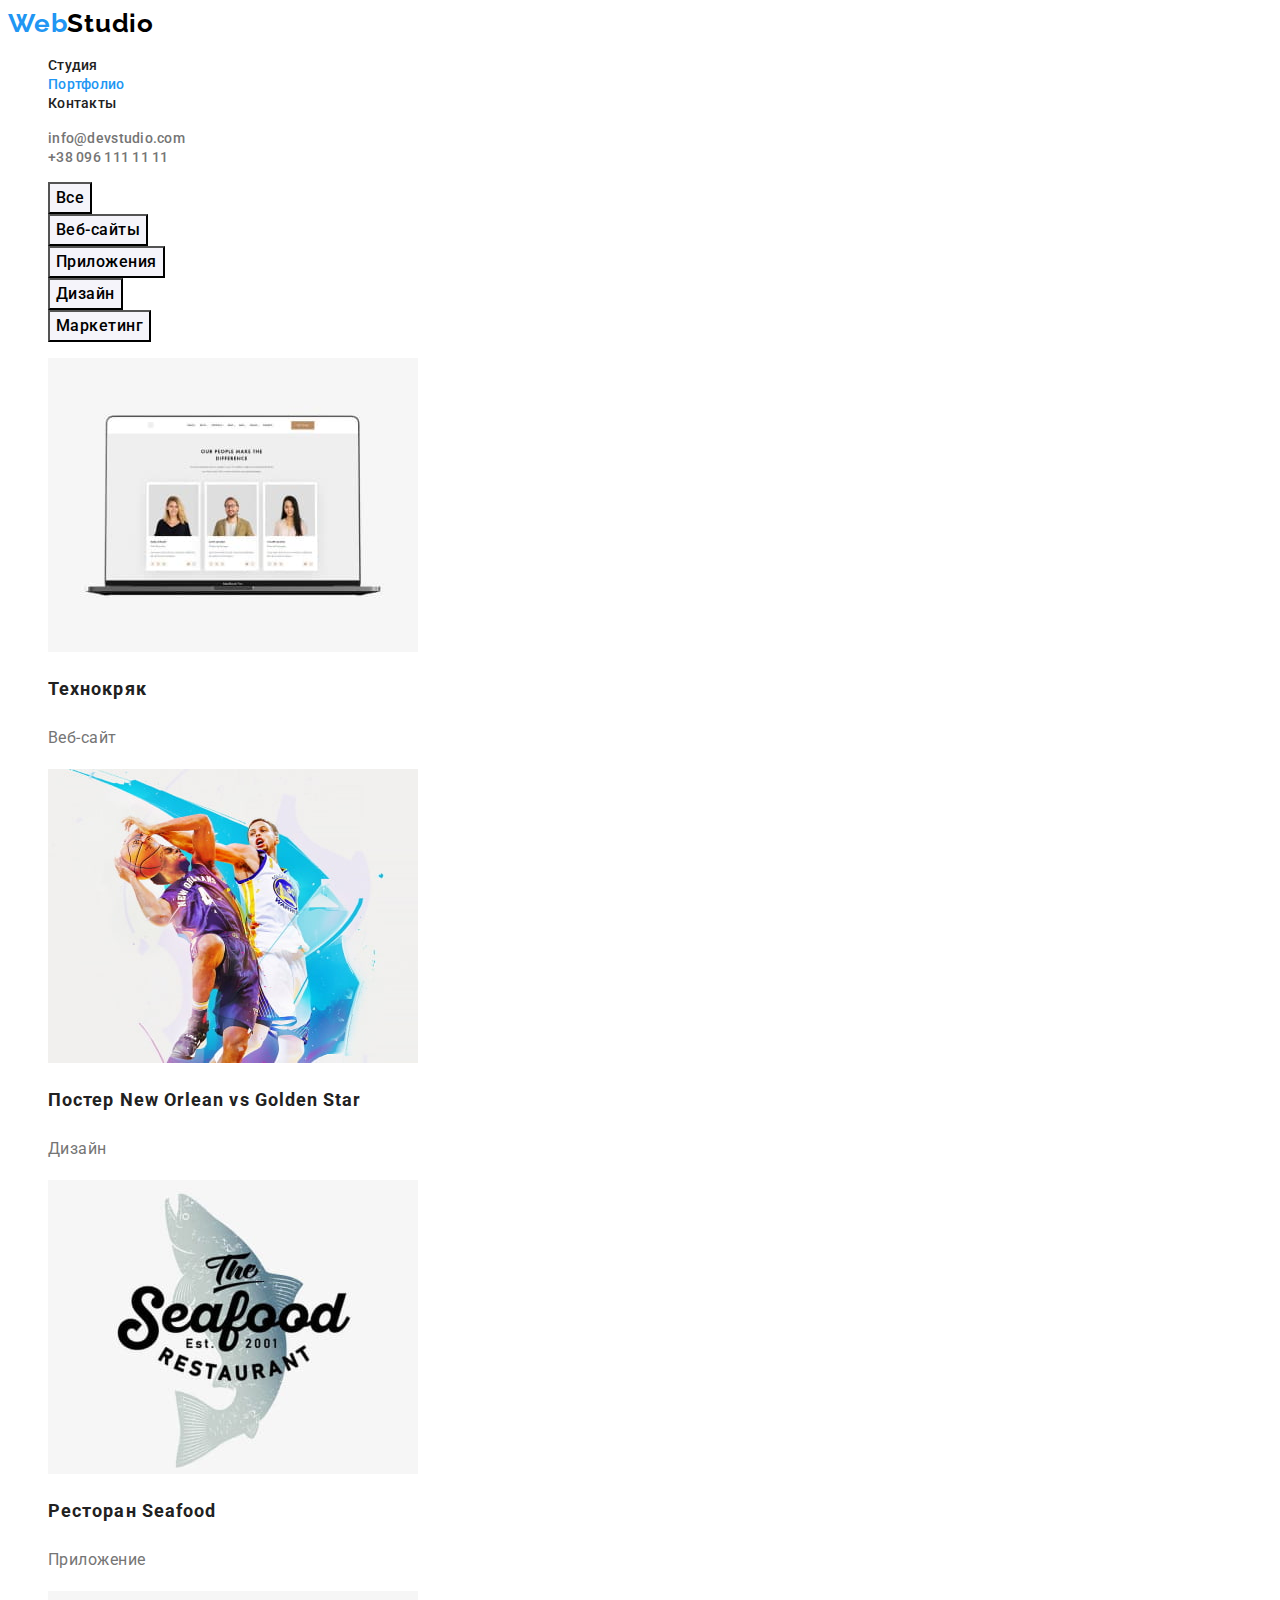
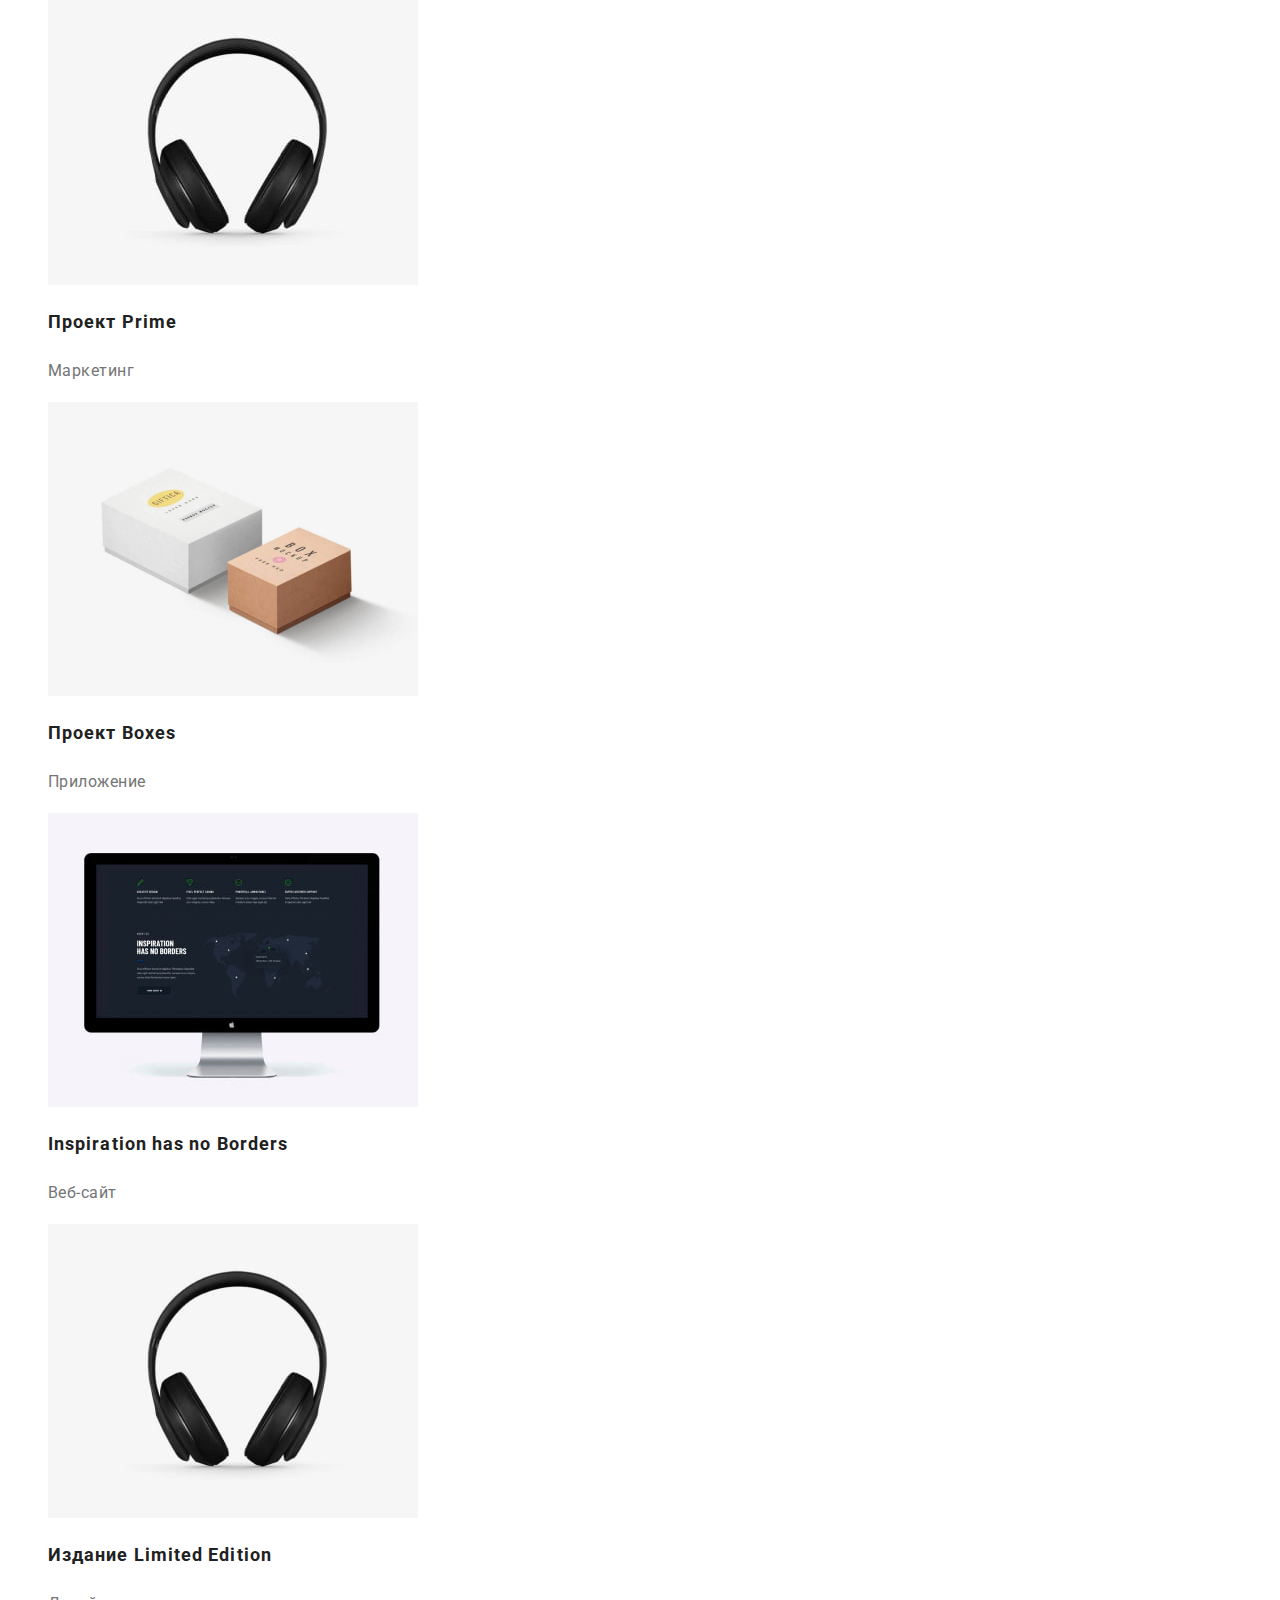
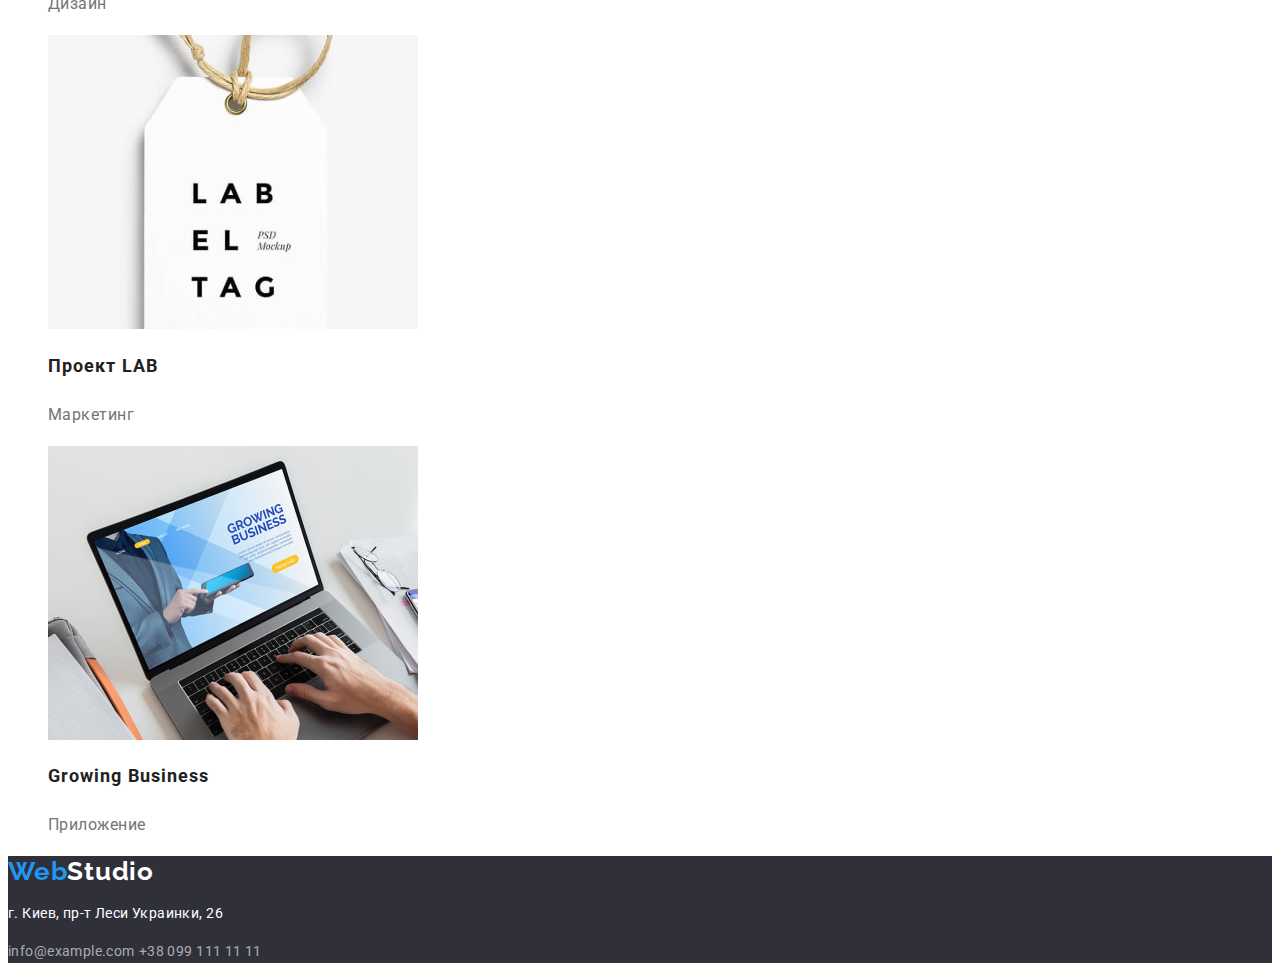
==== portfolio.html @ 449d0196 "Initial commit" ====
<!DOCTYPE html>
<html lang="en">
  <head>
    <meta charset="UTF-8" />
    <meta http-equiv="X-UA-Compatible" content="IE=edge" />
    <meta name="viewport" content="width=device-width, initial-scale=1.0" />
    <title>Portfolio</title>
    <link rel="preconnect" href="https://fonts.googleapis.com" />
    <link rel="preconnect" href="https://fonts.gstatic.com" crossorigin />
    <link
      href="https://fonts.googleapis.com/css2?family=Raleway:wght@700&family=Roboto:wght@400;500;700;900&display=swap"
      rel="stylesheet"
    />
    <link rel="stylesheet" href="./css/modern-normalize" />
    <link rel="stylesheet" href="./css/styles.css" />
  </head>
  <body>
    <header class="header">
      <a class="logo link" href="./index.html" lang="en">Web<span class="studio">Studio</span></a>
      <nav>
        <ul class="header-list list">
          <li><a class="header-link active link" href="./index.html">Студия</a></li>
          <li>
            <a class="header-link active header-link-curr link" href="./portfolio.html"
              >Портфолио</a
            >
          </li>
          <li><a class="header-link active link" href="">Контакты</a></li>
        </ul>
      </nav>
      <ul class="header-list list">
        <li>
          <a class="header-mail active link" href="mailto:info@devstudio.com">info@devstudio.com</a>
        </li>
        <li>
          <a class="header-phone active link" href="tel:+380961111111">+38 096 111 11 11</a>
        </li>
      </ul>
    </header>
    <main>
      <section class="portfolio">
        <h1 class="visually-hidden">Portfolio</h1>
        <ul class="list">
          <li><button class="portfolio-btn" type="button">Все</button></li>
          <li><button class="portfolio-btn" type="button">Веб-сайты</button></li>
          <li><button class="portfolio-btn" type="button">Приложения</button></li>
          <li><button class="portfolio-btn" type="button">Дизайн</button></li>
          <li><button class="portfolio-btn" type="button">Маркетинг</button></li>
        </ul>
        <ul class="list">
          <li>
            <a class="link" href="">
              <img src="./images/hw02-main/techno-crack.jpg" alt="Технокряк" width="370" />
              <h2 class="portfolio-title">Технокряк</h2>
              <p class="portfolio-descr">Веб-сайт</p>
            </a>
          </li>
          <li>
            <a class="link" href="">
              <img
                src="./images/hw02-main/new-orlean-vs-golden-star.jpg"
                alt="Постер"
                width="370"
              />
              <h2 class="portfolio-title">Постер New Orlean vs Golden Star</h2>
              <p class="portfolio-descr">Дизайн</p>
            </a>
          </li>
          <li>
            <a class="link" href="">
              <img src="./images/hw02-main/seafood.jpg" alt="Ресторан" width="370" />
              <h2 class="portfolio-title">Ресторан Seafood</h2>
              <p class="portfolio-descr">Приложение</p>
            </a>
          </li>
          <li>
            <a class="link" href="">
              <img src="./images/hw02-main/prime.jpg" alt="Наушники" width="370" />
              <h2 class="portfolio-title">Проект Prime</h2>
              <p class="portfolio-descr">Маркетинг</p>
            </a>
          </li>
          <li>
            <a class="link" href="">
              <img src="./images/hw02-main/boxes.jpg" alt="Коробки" width="370" />
              <h2 class="portfolio-title">Проект Boxes</h2>
              <p class="portfolio-descr">Приложение</p>
            </a>
          </li>
          <li>
            <a class="link" href="">
              <img src="./images/hw02-main/no-border.jpg" alt="Веб-сайт" width="370" />
              <h2 class="portfolio-title">Inspiration has no Borders</h2>
              <p class="portfolio-descr">Веб-сайт</p>
            </a>
          </li>
          <li>
            <a class="link" href="">
              <img src="./images/hw02-main/prime.jpg" alt="Издание" width="370" />
              <h2 class="portfolio-title">Издание Limited Edition</h2>
              <p class="portfolio-descr">Дизайн</p>
            </a>
          </li>
          <li>
            <a class="link" href="">
              <img src="./images/hw02-main/lab.jpg" alt="Эмблема" width="370" />
              <h2 class="portfolio-title">Проект LAB</h2>
              <p class="portfolio-descr">Маркетинг</p>
            </a>
          </li>
          <li>
            <a class="link" href="">
              <img src="./images/hw02-main/grow-business.jpg" alt="Приложение" width="370" />
              <h2 class="portfolio-title">Growing Business</h2>
              <p class="portfolio-descr">Приложение</p>
            </a>
          </li>
        </ul>
      </section>
    </main>
    <footer class="footer">
      <a class="logo link" href="./index.html" lang="en">Web<span class="studio">Studio</span></a>
      <address class="address">
        <p class="address-text">г. Киев, пр-т Леси Украинки, 26</p>
        <a class="footer-mail active link" href="mailto:info@example.com">info@example.com</a>
        <a class="footer-phone active link" href="tel:+380991111111">+38 099 111 11 11</a>
      </address>
    </footer>
  </body>
</html>
---- css/styles.css ----
/* Колір основного тексту #212121 */
/* Колір другорядного тексту #757575 */
/* білий  #FFFFFF */
/* background основний(темний)  #2F303A */
:root {
  --primary-text-color: #212121;
  --secondary-text-color: #757575;
  --white: #ffffff;
  --primary-backgr-cl: #2f303a;
  --accent-cl: #2196f3;
  --black: #000000;
  --transp-white: rgba(255, 255, 255, 0.6);
  --border: #ececec;
  --secondary-backgr-cl: #f5f4fa;
  --main-btn-hover: #188ce8;

  --main-font: 'Roboto', sans-serif;
  --secondaty-font: 'Raleway', sans-serif;
}
body {
  font-family: var(--main-font);
  color: var(--primary-text-color);
}
/* reset styles */
.link {
  text-decoration: none;
  color: currentColor;
}
.list {
  list-style: none;
}
/* header section */
.logo {
  font-family: var(--secondaty-font);
  font-weight: 700;
  font-size: 26px;
  line-height: calc(31 / 26);
  letter-spacing: 0.03em;
  color: var(--accent-cl);
}
.studio {
  color: #000000;
}

.header-link,
.header-mail,
.header-phone {
  font-weight: 500;
  font-size: 14px;
  line-height: calc(16 / 14);
  letter-spacing: 0.02em;
  color: var(--primary-text-color);
}
.active:hover,
.active:focus,
.header-link-curr {
  color: var(--accent-cl);
}
.header-mail,
.header-phone {
  color: var(--secondary-text-color); /*Специфікація*/
}
/* main section */
/* hero section */
.hero {
  background-color: var(--primary-backgr-cl);
}
.main-title {
  font-weight: 900;
  font-size: 44px;
  line-height: calc(60 / 44);
  text-align: center;
  letter-spacing: 0.06em;
  text-transform: uppercase;
  color: var(--white);
}
.main-btn {
  font-family: inherit;
  font-weight: 700;
  font-size: 16px;
  line-height: calc(30 / 16);
  letter-spacing: 0.06em;
  color: var(--white);
  background-color: var(--accent-cl);
  cursor: pointer;
}
.main-btn:hover,
.main-btn:focus {
  background-color: var(--main-btn-hover);
}
/* specifisity section */
.list-title {
  /*h3 - Bold за замовч.*/
  font-size: 14px;
  line-height: calc(16 / 14);
  letter-spacing: 0.03em;
  text-transform: uppercase;
}
.list-text,
.address-text,
.footer-mail,
.footer-phone {
  font-size: 14px;
  line-height: calc(24 / 14);
  letter-spacing: 0.03em;
  color: var(--secondary-text-color);
}
/* To-do section */
.to-do-title,
.team-title {
  font-size: 36px;
  line-height: calc(42 / 36);
  text-align: center;
  letter-spacing: 0.03em;
}
/* Team section */
.team {
  background-color: var(--secondary-backgr-cl);
}
.team-person {
  font-weight: 500;
  font-size: 16px;
  line-height: calc(19 / 16);
  text-align: center;
  letter-spacing: 0.03em;
}
.position {
  font-size: 16px;
  line-height: calc(19 / 16);
  text-align: center;
  letter-spacing: 0.03em;
  color: var(--secondary-text-color);
}
/* footer section */
.footer {
  background-color: var(--primary-backgr-cl);
}
.address {
  font-style: normal;
}
.address-text,
.footer .studio {
  color: var(--white);
}
.footer-mail,
.footer-phone {
  color: rgba(255, 255, 255, 0.6);
}
/* PORTFOLIO PAGE */
.visually-hidden {
  position: absolute;
  width: 1px;
  height: 1px;
  margin: -1px;
  border: 0;
  padding: 0;

  white-space: nowrap;
  clip-path: inset(100%);
  clip: rect(0 0 0 0);
  overflow: hidden;
}
.portfolio-title {
  font-size: 18px;
  line-height: calc(36 / 18);
  letter-spacing: 0.06em;
}
.portfolio-descr {
  font-size: 16px;
  line-height: calc(30 / 16);
  letter-spacing: 0.03em;
  color: var(--secondary-text-color);
}
.portfolio-btn {
  font-family: inherit;
  font-weight: 500;
  font-size: 16px;
  line-height: calc(26 / 16);
  text-align: center;
  letter-spacing: 0.03em;
  background-color: var(--secondary-backgr-cl);
  cursor: pointer;
}
.portfolio-btn:hover,
.portfolio-btn:focus {
  color: var(--white);
  background-color: var(--accent-cl);
}
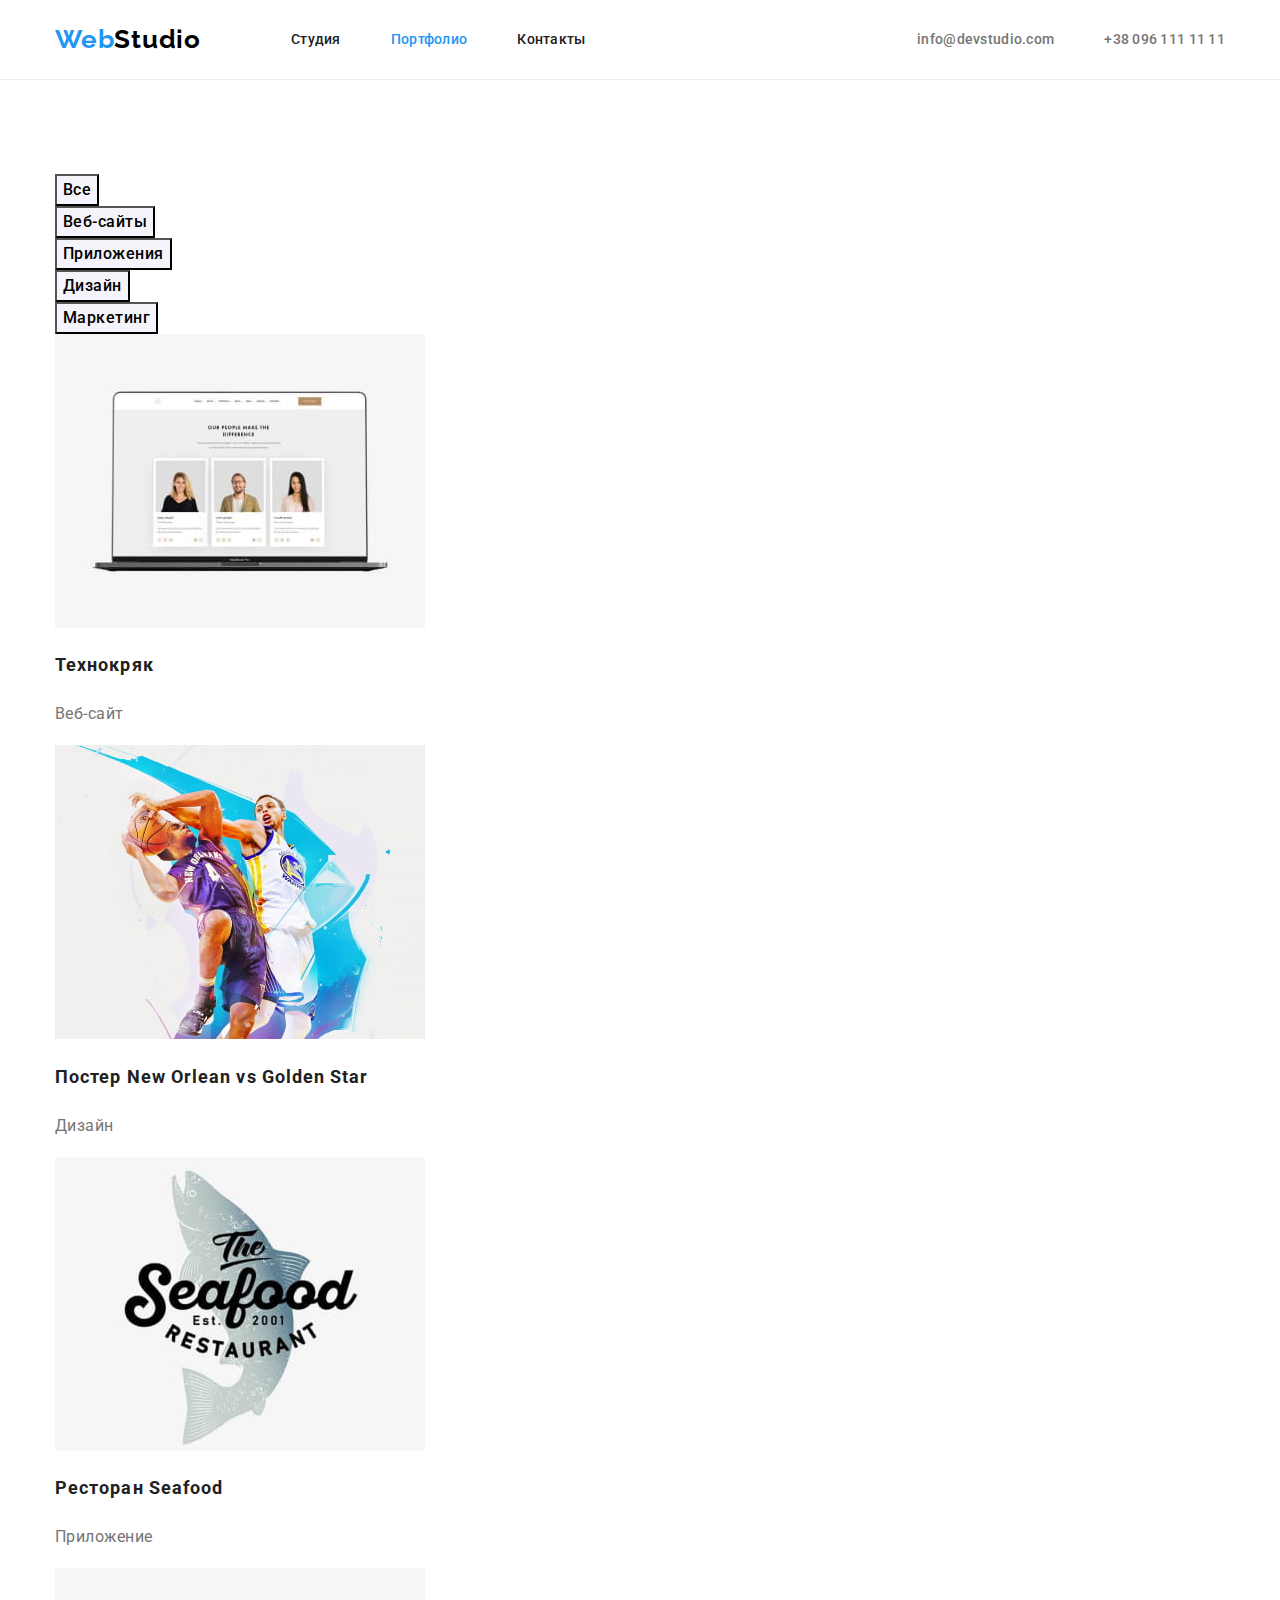
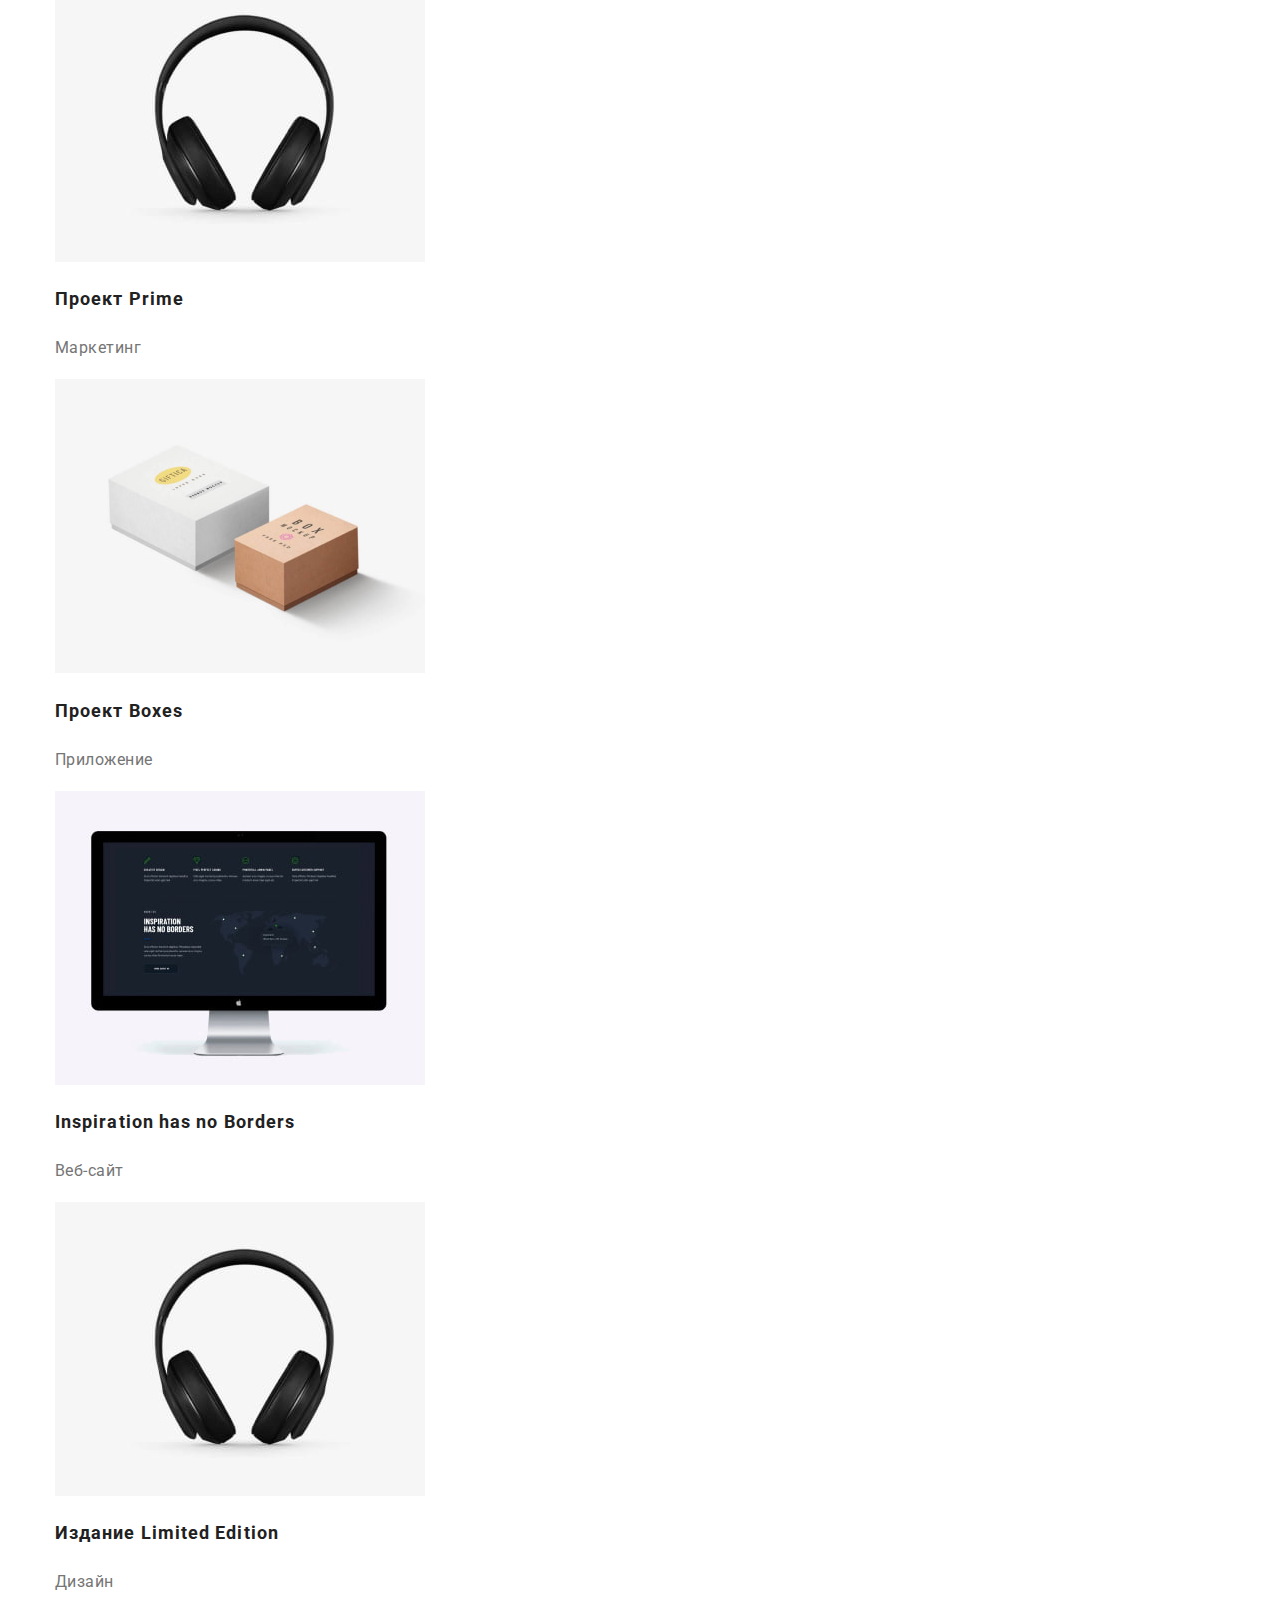
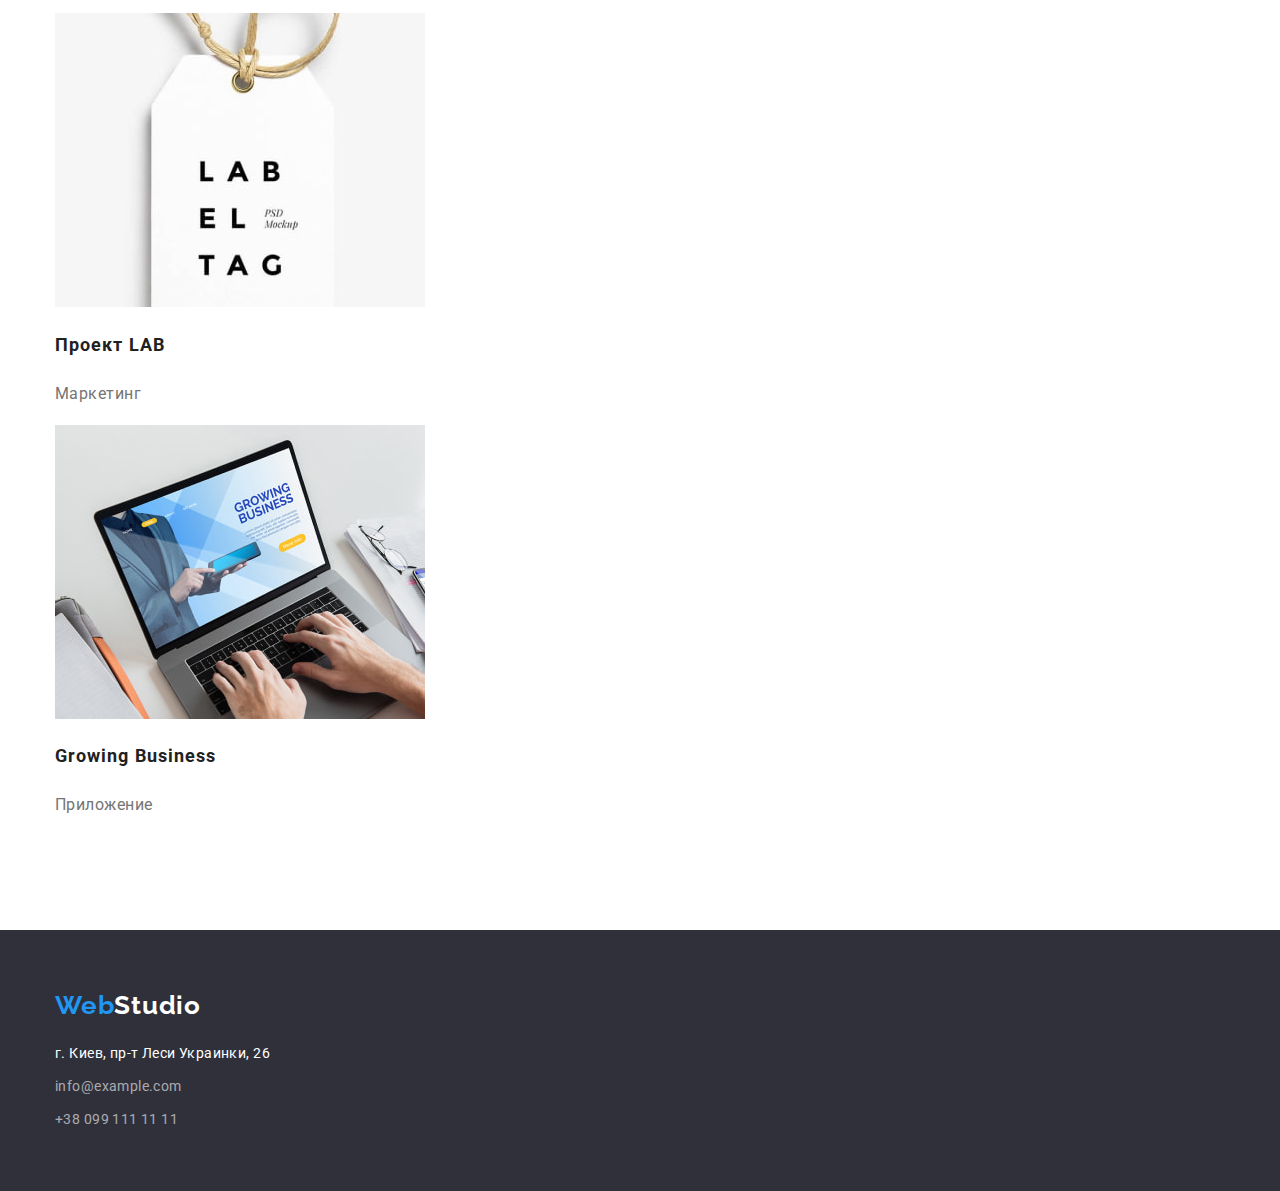
==== commit fddc1ab2: "init" ====
--- a/portfolio.html
+++ b/portfolio.html
@@ -11,120 +11,137 @@
       href="https://fonts.googleapis.com/css2?family=Raleway:wght@700&family=Roboto:wght@400;500;700;900&display=swap"
       rel="stylesheet"
     />
-    <link rel="stylesheet" href="./css/modern-normalize" />
+    <link
+      rel="stylesheet"
+      href="https://cdnjs.cloudflare.com/ajax/libs/modern-normalize/1.1.0/modern-normalize.min.css"
+    />
     <link rel="stylesheet" href="./css/styles.css" />
   </head>
   <body>
     <header class="header">
-      <a class="logo link" href="./index.html" lang="en">Web<span class="studio">Studio</span></a>
-      <nav>
-        <ul class="header-list list">
-          <li><a class="header-link active link" href="./index.html">Студия</a></li>
-          <li>
-            <a class="header-link active header-link-curr link" href="./portfolio.html"
-              >Портфолио</a
+      <div class="container header-all">
+        <a class="logo link header-logo" href="./index.html" lang="en"
+          >Web<span class="studio">Studio</span></a
+        >
+        <nav>
+          <ul class="header-list list">
+            <li class="item">
+              <a class="header-link active link" href="./index.html">Студия</a>
+            </li>
+            <li class="item">
+              <a class="header-link active header-link-curr link" href="./portfolio.html"
+                >Портфолио</a
+              >
+            </li>
+            <li class="item"><a class="header-link active link" href="">Контакты</a></li>
+          </ul>
+        </nav>
+        <ul class="header-list list contacts">
+          <li class="item">
+            <a class="header-mail active link" href="mailto:info@devstudio.com"
+              >info@devstudio.com</a
             >
           </li>
-          <li><a class="header-link active link" href="">Контакты</a></li>
+          <li class="item">
+            <a class="header-phone active link" href="tel:+380961111111">+38 096 111 11 11</a>
+          </li>
         </ul>
-      </nav>
-      <ul class="header-list list">
-        <li>
-          <a class="header-mail active link" href="mailto:info@devstudio.com">info@devstudio.com</a>
-        </li>
-        <li>
-          <a class="header-phone active link" href="tel:+380961111111">+38 096 111 11 11</a>
-        </li>
-      </ul>
+      </div>
     </header>
     <main>
-      <section class="portfolio">
-        <h1 class="visually-hidden">Portfolio</h1>
-        <ul class="list">
-          <li><button class="portfolio-btn" type="button">Все</button></li>
-          <li><button class="portfolio-btn" type="button">Веб-сайты</button></li>
-          <li><button class="portfolio-btn" type="button">Приложения</button></li>
-          <li><button class="portfolio-btn" type="button">Дизайн</button></li>
-          <li><button class="portfolio-btn" type="button">Маркетинг</button></li>
-        </ul>
-        <ul class="list">
-          <li>
-            <a class="link" href="">
-              <img src="./images/hw02-main/techno-crack.jpg" alt="Технокряк" width="370" />
-              <h2 class="portfolio-title">Технокряк</h2>
-              <p class="portfolio-descr">Веб-сайт</p>
-            </a>
-          </li>
-          <li>
-            <a class="link" href="">
-              <img
-                src="./images/hw02-main/new-orlean-vs-golden-star.jpg"
-                alt="Постер"
-                width="370"
-              />
-              <h2 class="portfolio-title">Постер New Orlean vs Golden Star</h2>
-              <p class="portfolio-descr">Дизайн</p>
-            </a>
-          </li>
-          <li>
-            <a class="link" href="">
-              <img src="./images/hw02-main/seafood.jpg" alt="Ресторан" width="370" />
-              <h2 class="portfolio-title">Ресторан Seafood</h2>
-              <p class="portfolio-descr">Приложение</p>
-            </a>
-          </li>
-          <li>
-            <a class="link" href="">
-              <img src="./images/hw02-main/prime.jpg" alt="Наушники" width="370" />
-              <h2 class="portfolio-title">Проект Prime</h2>
-              <p class="portfolio-descr">Маркетинг</p>
-            </a>
-          </li>
-          <li>
-            <a class="link" href="">
-              <img src="./images/hw02-main/boxes.jpg" alt="Коробки" width="370" />
-              <h2 class="portfolio-title">Проект Boxes</h2>
-              <p class="portfolio-descr">Приложение</p>
-            </a>
-          </li>
-          <li>
-            <a class="link" href="">
-              <img src="./images/hw02-main/no-border.jpg" alt="Веб-сайт" width="370" />
-              <h2 class="portfolio-title">Inspiration has no Borders</h2>
-              <p class="portfolio-descr">Веб-сайт</p>
-            </a>
-          </li>
-          <li>
-            <a class="link" href="">
-              <img src="./images/hw02-main/prime.jpg" alt="Издание" width="370" />
-              <h2 class="portfolio-title">Издание Limited Edition</h2>
-              <p class="portfolio-descr">Дизайн</p>
-            </a>
-          </li>
-          <li>
-            <a class="link" href="">
-              <img src="./images/hw02-main/lab.jpg" alt="Эмблема" width="370" />
-              <h2 class="portfolio-title">Проект LAB</h2>
-              <p class="portfolio-descr">Маркетинг</p>
-            </a>
-          </li>
-          <li>
-            <a class="link" href="">
-              <img src="./images/hw02-main/grow-business.jpg" alt="Приложение" width="370" />
-              <h2 class="portfolio-title">Growing Business</h2>
-              <p class="portfolio-descr">Приложение</p>
-            </a>
-          </li>
-        </ul>
+      <section class="portfolio section">
+        <div class="container">
+          <h1 class="visually-hidden">Portfolio</h1>
+          <ul class="list">
+            <li><button class="portfolio-btn" type="button">Все</button></li>
+            <li><button class="portfolio-btn" type="button">Веб-сайты</button></li>
+            <li><button class="portfolio-btn" type="button">Приложения</button></li>
+            <li><button class="portfolio-btn" type="button">Дизайн</button></li>
+            <li><button class="portfolio-btn" type="button">Маркетинг</button></li>
+          </ul>
+          <ul class="list">
+            <li>
+              <a class="link" href="">
+                <img src="./images/hw02-main/techno-crack.jpg" alt="Технокряк" width="370" />
+                <h2 class="portfolio-title">Технокряк</h2>
+                <p class="portfolio-descr">Веб-сайт</p>
+              </a>
+            </li>
+            <li>
+              <a class="link" href="">
+                <img
+                  src="./images/hw02-main/new-orlean-vs-golden-star.jpg"
+                  alt="Постер"
+                  width="370"
+                />
+                <h2 class="portfolio-title">Постер New Orlean vs Golden Star</h2>
+                <p class="portfolio-descr">Дизайн</p>
+              </a>
+            </li>
+            <li>
+              <a class="link" href="">
+                <img src="./images/hw02-main/seafood.jpg" alt="Ресторан" width="370" />
+                <h2 class="portfolio-title">Ресторан Seafood</h2>
+                <p class="portfolio-descr">Приложение</p>
+              </a>
+            </li>
+            <li>
+              <a class="link" href="">
+                <img src="./images/hw02-main/prime.jpg" alt="Наушники" width="370" />
+                <h2 class="portfolio-title">Проект Prime</h2>
+                <p class="portfolio-descr">Маркетинг</p>
+              </a>
+            </li>
+            <li>
+              <a class="link" href="">
+                <img src="./images/hw02-main/boxes.jpg" alt="Коробки" width="370" />
+                <h2 class="portfolio-title">Проект Boxes</h2>
+                <p class="portfolio-descr">Приложение</p>
+              </a>
+            </li>
+            <li>
+              <a class="link" href="">
+                <img src="./images/hw02-main/no-border.jpg" alt="Веб-сайт" width="370" />
+                <h2 class="portfolio-title">Inspiration has no Borders</h2>
+                <p class="portfolio-descr">Веб-сайт</p>
+              </a>
+            </li>
+            <li>
+              <a class="link" href="">
+                <img src="./images/hw02-main/prime.jpg" alt="Издание" width="370" />
+                <h2 class="portfolio-title">Издание Limited Edition</h2>
+                <p class="portfolio-descr">Дизайн</p>
+              </a>
+            </li>
+            <li>
+              <a class="link" href="">
+                <img src="./images/hw02-main/lab.jpg" alt="Эмблема" width="370" />
+                <h2 class="portfolio-title">Проект LAB</h2>
+                <p class="portfolio-descr">Маркетинг</p>
+              </a>
+            </li>
+            <li>
+              <a class="link" href="">
+                <img src="./images/hw02-main/grow-business.jpg" alt="Приложение" width="370" />
+                <h2 class="portfolio-title">Growing Business</h2>
+                <p class="portfolio-descr">Приложение</p>
+              </a>
+            </li>
+          </ul>
+        </div>
       </section>
     </main>
     <footer class="footer">
-      <a class="logo link" href="./index.html" lang="en">Web<span class="studio">Studio</span></a>
-      <address class="address">
-        <p class="address-text">г. Киев, пр-т Леси Украинки, 26</p>
-        <a class="footer-mail active link" href="mailto:info@example.com">info@example.com</a>
-        <a class="footer-phone active link" href="tel:+380991111111">+38 099 111 11 11</a>
-      </address>
+      <div class="container">
+        <a class="logo link footer-logo" href="./index.html" lang="en"
+          >Web<span class="studio">Studio</span>
+        </a>
+        <address class="address">
+          <p class="address-text">г. Киев, пр-т Леси Украинки, 26</p>
+          <a class="footer-mail active link" href="mailto:info@example.com">info@example.com</a>
+          <a class="footer-phone active link" href="tel:+380991111111">+38 099 111 11 11</a>
+        </address>
+      </div>
     </footer>
   </body>
 </html>
--- a/css/styles.css
+++ b/css/styles.css
@@ -21,6 +21,16 @@
   font-family: var(--main-font);
   color: var(--primary-text-color);
 }
+.header {
+  border-bottom: 1px solid var(--border);
+}
+.container {
+  width: 1200px;
+  padding-left: 15px;
+  padding-right: 15px;
+  margin-left: auto;
+  margin-right: auto;
+}
 /* reset styles */
 .link {
   text-decoration: none;
@@ -28,8 +38,26 @@
 }
 .list {
   list-style: none;
+  padding: 0;
+  margin: 0;
 }
 /* header section */
+
+.header-list {
+  display: flex;
+}
+.contacts {
+  margin-left: auto;
+}
+.header-list .item:not(:last-child) {
+  margin-right: 50px;
+}
+
+.header-logo {
+  margin-right: 90px;
+  margin-top: 24px;
+  margin-bottom: 24px;
+}
 .logo {
   font-family: var(--secondaty-font);
   font-weight: 700;
@@ -39,7 +67,11 @@
   color: var(--accent-cl);
 }
 .studio {
-  color: #000000;
+  color: var(--black);
+}
+.header-all {
+  display: flex;
+  align-items: center;
 }
 
 .header-link,
@@ -60,21 +92,43 @@
 .header-phone {
   color: var(--secondary-text-color); /*Специфікація*/
 }
+
 /* main section */
 /* hero section */
+.section {
+  padding-top: 94px;
+  padding-bottom: 94px;
+}
 .hero {
+  text-align: center;
+  padding-top: 200px;
+  padding-bottom: 0;
+
   background-color: var(--primary-backgr-cl);
 }
+
 .main-title {
+  width: 696px;
+  height: 120px;
+  margin: 0;
+  margin-left: auto;
+  margin-right: auto;
+  margin-bottom: 30px;
+
   font-weight: 900;
   font-size: 44px;
   line-height: calc(60 / 44);
-  text-align: center;
   letter-spacing: 0.06em;
   text-transform: uppercase;
   color: var(--white);
 }
 .main-btn {
+  border: none;
+  border-radius: 4px;
+
+  padding: 10px 32px;
+  margin-bottom: 200px;
+
   font-family: inherit;
   font-weight: 700;
   font-size: 16px;
@@ -89,12 +143,28 @@
   background-color: var(--main-btn-hover);
 }
 /* specifisity section */
+.main-list {
+  display: flex;
+}
+.list-item {
+  width: 270px;
+}
+.main-list .list-item:not(:last-child) {
+  margin-right: 30px;
+}
 .list-title {
   /*h3 - Bold за замовч.*/
+
+  margin: 0;
+  margin-bottom: 10px;
+
   font-size: 14px;
   line-height: calc(16 / 14);
   letter-spacing: 0.03em;
   text-transform: uppercase;
+}
+.list-text {
+  margin: 0;
 }
 .list-text,
 .address-text,
@@ -106,14 +176,48 @@
   color: var(--secondary-text-color);
 }
 /* To-do section */
+.to-do {
+  padding-top: 0;
+}
+
+.to-do-img:not(:last-child) {
+  margin-right: 30px;
+}
 .to-do-title,
 .team-title {
+  margin: 0;
+  margin-bottom: 50px;
+  text-align: center;
+
   font-size: 36px;
   line-height: calc(42 / 36);
   text-align: center;
   letter-spacing: 0.03em;
 }
 /* Team section */
+.main-list .team-item:not(:last-child) {
+  margin: 0;
+  margin-right: 30px;
+}
+.team-img {
+  display: block;
+
+  margin-bottom: 30px;
+}
+.team-person {
+  margin: 0;
+  margin-bottom: 10px;
+}
+.position {
+  margin: 0;
+  margin-bottom: 30px;
+}
+.team-item {
+  border-radius: 0px 0px 4px 4px;
+
+  background-color: var(--white);
+}
+
 .team {
   background-color: var(--secondary-backgr-cl);
 }
@@ -132,11 +236,27 @@
   color: var(--secondary-text-color);
 }
 /* footer section */
+.footer-logo {
+  margin-bottom: 20px;
+}
+
+.address-text {
+  margin: 0;
+  margin-bottom: 9px;
+}
 .footer {
+  padding-bottom: 60px;
+  padding-top: 60px;
   background-color: var(--primary-backgr-cl);
 }
 .address {
+  display: flex;
+  flex-direction: column;
+  margin-top: 20px;
   font-style: normal;
+}
+.footer-mail {
+  margin-bottom: 9px;
 }
 .address-text,
 .footer .studio {
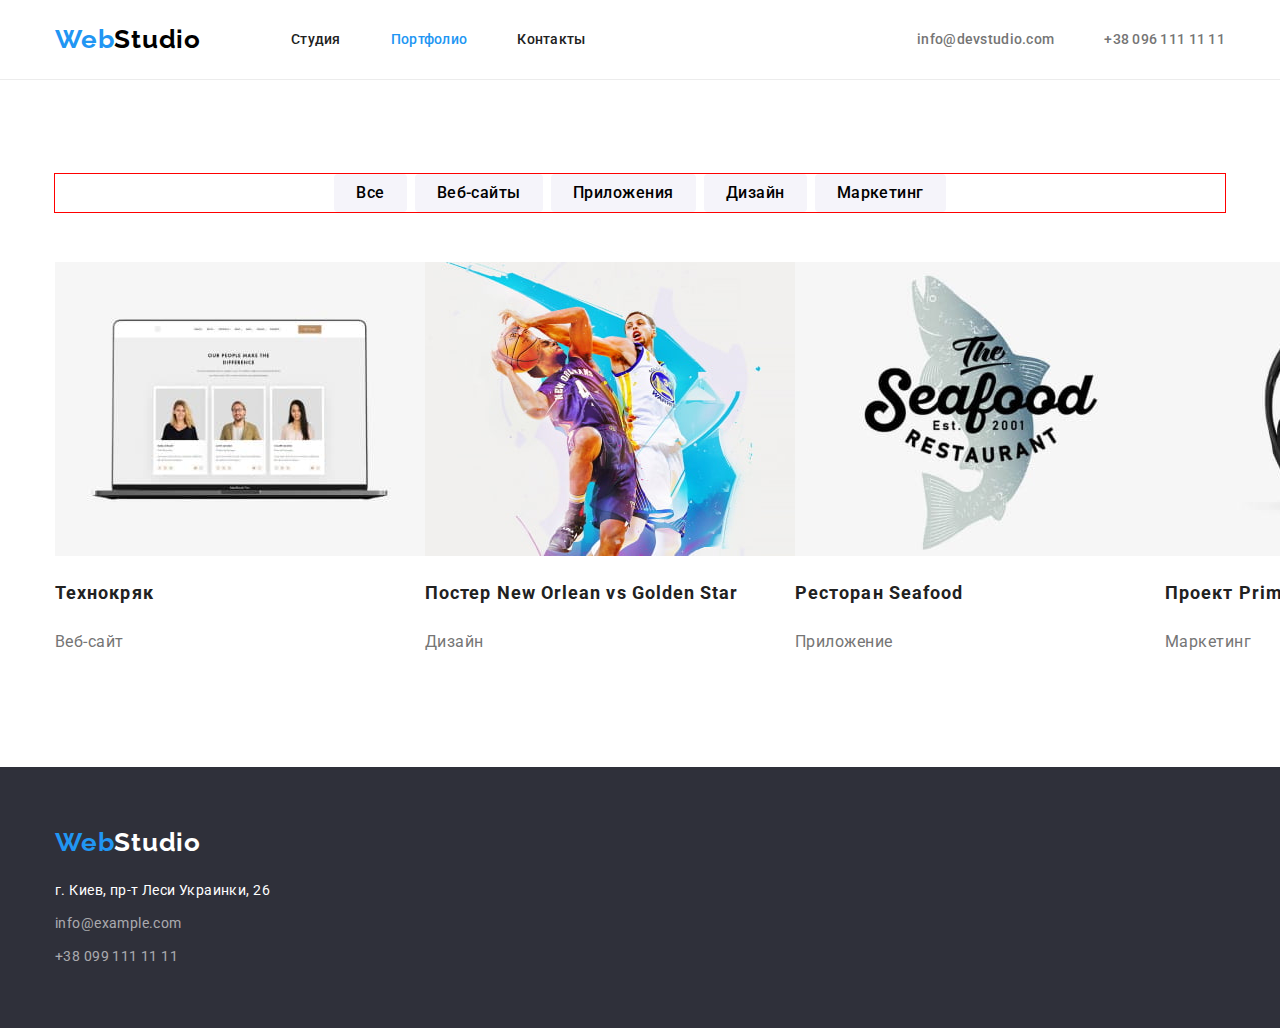
==== commit 8420ab35: "init" ====
--- a/portfolio.html
+++ b/portfolio.html
@@ -52,14 +52,20 @@
       <section class="portfolio section">
         <div class="container">
           <h1 class="visually-hidden">Portfolio</h1>
-          <ul class="list">
-            <li><button class="portfolio-btn" type="button">Все</button></li>
-            <li><button class="portfolio-btn" type="button">Веб-сайты</button></li>
-            <li><button class="portfolio-btn" type="button">Приложения</button></li>
-            <li><button class="portfolio-btn" type="button">Дизайн</button></li>
-            <li><button class="portfolio-btn" type="button">Маркетинг</button></li>
+          <ul class="list filter">
+            <li class="filter-item"><button class="portfolio-btn" type="button">Все</button></li>
+            <li class="filter-item">
+              <button class="portfolio-btn" type="button">Веб-сайты</button>
+            </li>
+            <li class="filter-item">
+              <button class="portfolio-btn" type="button">Приложения</button>
+            </li>
+            <li class="filter-item"><button class="portfolio-btn" type="button">Дизайн</button></li>
+            <li class="filter-item">
+              <button class="portfolio-btn" type="button">Маркетинг</button>
+            </li>
           </ul>
-          <ul class="list">
+          <ul class="list cards">
             <li>
               <a class="link" href="">
                 <img src="./images/hw02-main/techno-crack.jpg" alt="Технокряк" width="370" />
--- a/css/styles.css
+++ b/css/styles.css
@@ -126,7 +126,10 @@
   border: none;
   border-radius: 4px;
 
-  padding: 10px 32px;
+  padding-top: 10px;
+  padding-right: 32px;
+  padding-bottom: 10px;
+  padding-left: 32px;
   margin-bottom: 200px;
 
   font-family: inherit;
@@ -179,7 +182,9 @@
 .to-do {
   padding-top: 0;
 }
-
+.image-block {
+  display: block;
+}
 .to-do-img:not(:last-child) {
   margin-right: 30px;
 }
@@ -196,7 +201,6 @@
 }
 /* Team section */
 .main-list .team-item:not(:last-child) {
-  margin: 0;
   margin-right: 30px;
 }
 .team-img {
@@ -280,6 +284,16 @@
   clip: rect(0 0 0 0);
   overflow: hidden;
 }
+.filter {
+  outline: 1px solid red;
+  display: flex;
+  justify-content: center;
+  margin-bottom: 50px;
+}
+.cards {
+  display: flex;
+}
+
 .portfolio-title {
   font-size: 18px;
   line-height: calc(36 / 18);
@@ -291,7 +305,17 @@
   letter-spacing: 0.03em;
   color: var(--secondary-text-color);
 }
+.filter .filter-item:not(:last-child) {
+  margin-right: 8px;
+}
 .portfolio-btn {
+  border: none;
+  border-radius: 4px;
+  padding-top: 6px;
+  padding-right: 22px;
+  padding-bottom: 6px;
+  padding-left: 22px;
+
   font-family: inherit;
   font-weight: 500;
   font-size: 16px;
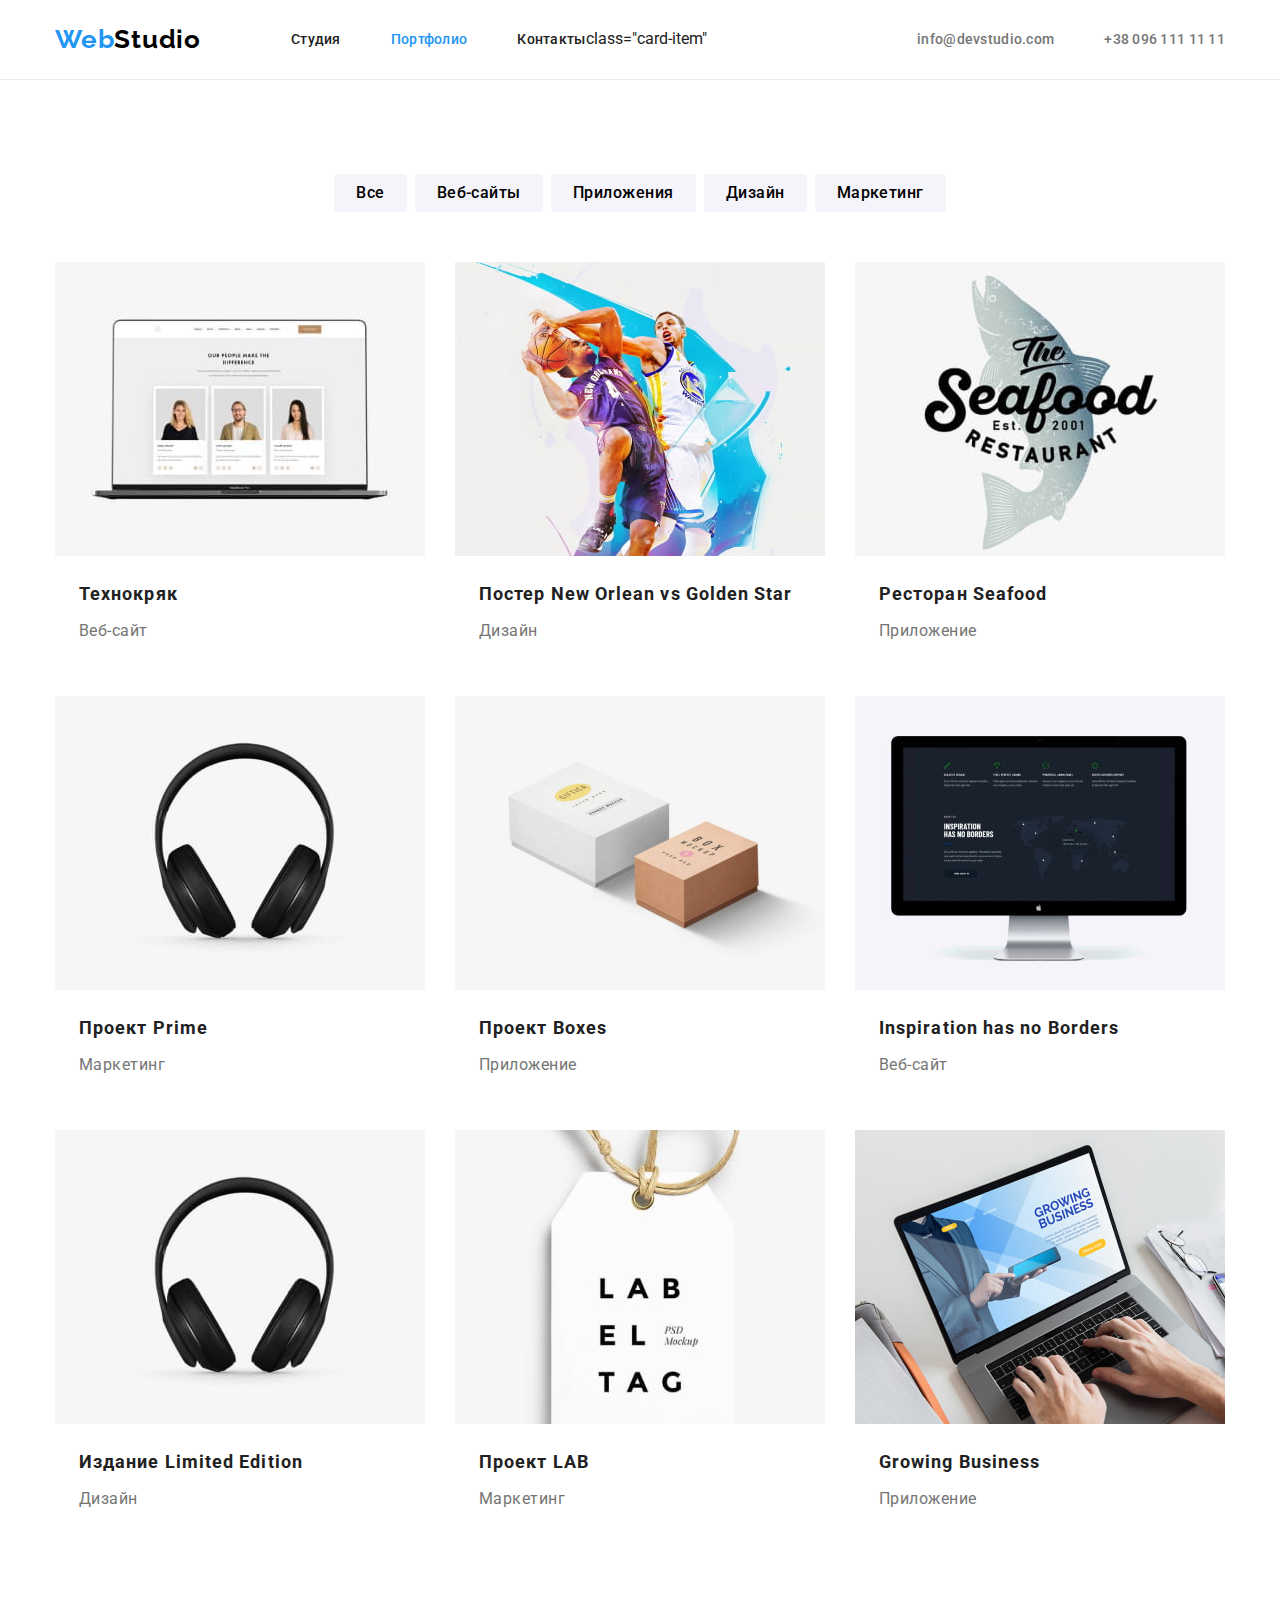
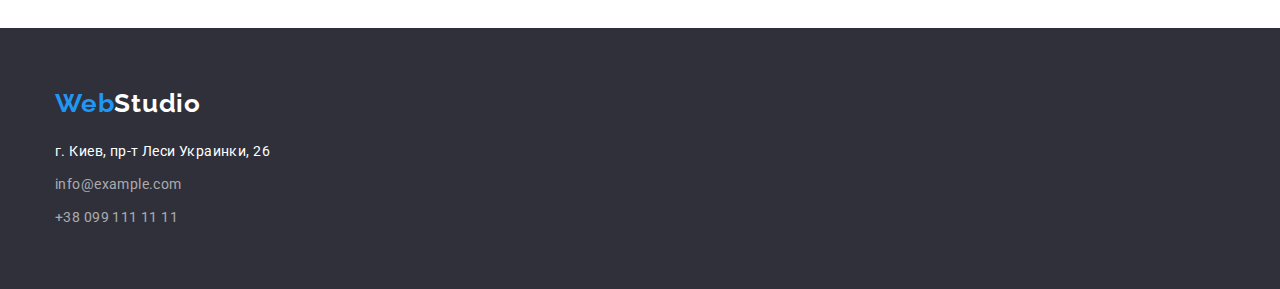
==== commit f32fbefd: "init" ====
--- a/portfolio.html
+++ b/portfolio.html
@@ -36,6 +36,7 @@
             <li class="item"><a class="header-link active link" href="">Контакты</a></li>
           </ul>
         </nav>
+        class="card-item"
         <ul class="header-list list contacts">
           <li class="item">
             <a class="header-mail active link" href="mailto:info@devstudio.com"
@@ -66,71 +67,125 @@
             </li>
           </ul>
           <ul class="list cards">
-            <li>
-              <a class="link" href="">
-                <img src="./images/hw02-main/techno-crack.jpg" alt="Технокряк" width="370" />
-                <h2 class="portfolio-title">Технокряк</h2>
-                <p class="portfolio-descr">Веб-сайт</p>
-              </a>
-            </li>
-            <li>
-              <a class="link" href="">
-                <img
+            <li class="card-item">
+              <a class="link" href="">
+                <img
+                  class="img-item"
+                  src="./images/hw02-main/techno-crack.jpg"
+                  alt="Технокряк"
+                  width="370"
+                />
+                <div class="head-descr">
+                  <h2 class="portfolio-title">Технокряк</h2>
+                  <p class="portfolio-descr">Веб-сайт</p>
+                </div>
+              </a>
+            </li>
+            <li class="card-item">
+              <a class="link" href="">
+                <img
+                  class="img-item"
                   src="./images/hw02-main/new-orlean-vs-golden-star.jpg"
                   alt="Постер"
                   width="370"
                 />
-                <h2 class="portfolio-title">Постер New Orlean vs Golden Star</h2>
-                <p class="portfolio-descr">Дизайн</p>
-              </a>
-            </li>
-            <li>
-              <a class="link" href="">
-                <img src="./images/hw02-main/seafood.jpg" alt="Ресторан" width="370" />
-                <h2 class="portfolio-title">Ресторан Seafood</h2>
-                <p class="portfolio-descr">Приложение</p>
-              </a>
-            </li>
-            <li>
-              <a class="link" href="">
-                <img src="./images/hw02-main/prime.jpg" alt="Наушники" width="370" />
-                <h2 class="portfolio-title">Проект Prime</h2>
-                <p class="portfolio-descr">Маркетинг</p>
-              </a>
-            </li>
-            <li>
-              <a class="link" href="">
-                <img src="./images/hw02-main/boxes.jpg" alt="Коробки" width="370" />
-                <h2 class="portfolio-title">Проект Boxes</h2>
-                <p class="portfolio-descr">Приложение</p>
-              </a>
-            </li>
-            <li>
-              <a class="link" href="">
-                <img src="./images/hw02-main/no-border.jpg" alt="Веб-сайт" width="370" />
-                <h2 class="portfolio-title">Inspiration has no Borders</h2>
-                <p class="portfolio-descr">Веб-сайт</p>
-              </a>
-            </li>
-            <li>
-              <a class="link" href="">
-                <img src="./images/hw02-main/prime.jpg" alt="Издание" width="370" />
-                <h2 class="portfolio-title">Издание Limited Edition</h2>
-                <p class="portfolio-descr">Дизайн</p>
-              </a>
-            </li>
-            <li>
-              <a class="link" href="">
-                <img src="./images/hw02-main/lab.jpg" alt="Эмблема" width="370" />
-                <h2 class="portfolio-title">Проект LAB</h2>
-                <p class="portfolio-descr">Маркетинг</p>
-              </a>
-            </li>
-            <li>
-              <a class="link" href="">
-                <img src="./images/hw02-main/grow-business.jpg" alt="Приложение" width="370" />
-                <h2 class="portfolio-title">Growing Business</h2>
-                <p class="portfolio-descr">Приложение</p>
+                <div class="head-descr">
+                  <h2 class="portfolio-title">Постер New Orlean vs Golden Star</h2>
+                  <p class="portfolio-descr">Дизайн</p>
+                </div>
+              </a>
+            </li>
+            <li class="card-item">
+              <a class="link" href="">
+                <img
+                  class="img-item"
+                  src="./images/hw02-main/seafood.jpg"
+                  alt="Ресторан"
+                  width="370"
+                />
+                <div class="head-descr">
+                  <h2 class="portfolio-title">Ресторан Seafood</h2>
+                  <p class="portfolio-descr">Приложение</p>
+                </div>
+              </a>
+            </li>
+            <li class="card-item">
+              <a class="link" href="">
+                <img
+                  class="img-item"
+                  src="./images/hw02-main/prime.jpg"
+                  alt="Наушники"
+                  width="370"
+                />
+                <div class="head-descr">
+                  <h2 class="portfolio-title">Проект Prime</h2>
+                  <p class="portfolio-descr">Маркетинг</p>
+                </div>
+              </a>
+            </li>
+            <li class="card-item">
+              <a class="link" href="">
+                <img
+                  class="img-item"
+                  src="./images/hw02-main/boxes.jpg"
+                  alt="Коробки"
+                  width="370"
+                />
+                <div class="head-descr">
+                  <h2 class="portfolio-title">Проект Boxes</h2>
+                  <p class="portfolio-descr">Приложение</p>
+                </div>
+              </a>
+            </li>
+            <li class="card-item">
+              <a class="link" href="">
+                <img
+                  class="img-item"
+                  src="./images/hw02-main/no-border.jpg"
+                  alt="Веб-сайт"
+                  width="370"
+                />
+                <div class="head-descr">
+                  <h2 class="portfolio-title">Inspiration has no Borders</h2>
+                  <p class="portfolio-descr">Веб-сайт</p>
+                </div>
+              </a>
+            </li>
+            <li class="card-item">
+              <a class="link" href="">
+                <img
+                  class="img-item"
+                  src="./images/hw02-main/prime.jpg"
+                  alt="Издание"
+                  width="370"
+                />
+                <div class="head-descr">
+                  <h2 class="portfolio-title">Издание Limited Edition</h2>
+                  <p class="portfolio-descr">Дизайн</p>
+                </div>
+              </a>
+            </li>
+            <li class="card-item">
+              <a class="link" href="">
+                <img class="img-item" src="./images/hw02-main/lab.jpg" alt="Эмблема" width="370" />
+                <div class="head-descr">
+                  <h2 class="portfolio-title">Проект LAB</h2>
+                  <p class="portfolio-descr">Маркетинг</p>
+                </div>
+              </a>
+            </li>
+            <li class="card-item">
+              <a class="link" href="">
+                <img
+                  class="img-item"
+                  src="./images/hw02-main/grow-business.jpg"
+                  alt="Приложение"
+                  width="370"
+                />
+                <div class="head-descr">
+                  <h2 class="portfolio-title">Growing Business</h2>
+                  <p class="portfolio-descr">Приложение</p>
+                </div>
               </a>
             </li>
           </ul>
--- a/css/styles.css
+++ b/css/styles.css
@@ -21,6 +21,9 @@
   font-family: var(--main-font);
   color: var(--primary-text-color);
 }
+img {
+  display: block;
+}
 .header {
   border-bottom: 1px solid var(--border);
 }
@@ -182,9 +185,7 @@
 .to-do {
   padding-top: 0;
 }
-.image-block {
-  display: block;
-}
+
 .to-do-img:not(:last-child) {
   margin-right: 30px;
 }
@@ -204,8 +205,6 @@
   margin-right: 30px;
 }
 .team-img {
-  display: block;
-
   margin-bottom: 30px;
 }
 .team-person {
@@ -285,21 +284,39 @@
   overflow: hidden;
 }
 .filter {
-  outline: 1px solid red;
   display: flex;
   justify-content: center;
   margin-bottom: 50px;
 }
 .cards {
   display: flex;
-}
-
+  flex-wrap: wrap;
+  margin-top: -30px;
+  margin-left: -30px;
+}
+.cards > .card-item {
+  flex-basis: calc(100% / 3 -30px);
+  margin-top: 30px;
+  margin-left: 30px;
+}
+
+.head-descr {
+  padding-top: 20px;
+  padding-bottom: 20px;
+  padding-left: 24px;
+  padding-right: 24px;
+}
 .portfolio-title {
+  margin: 0;
+  margin-bottom: 4px;
+
   font-size: 18px;
   line-height: calc(36 / 18);
   letter-spacing: 0.06em;
 }
 .portfolio-descr {
+  margin: 0;
+
   font-size: 16px;
   line-height: calc(30 / 16);
   letter-spacing: 0.03em;
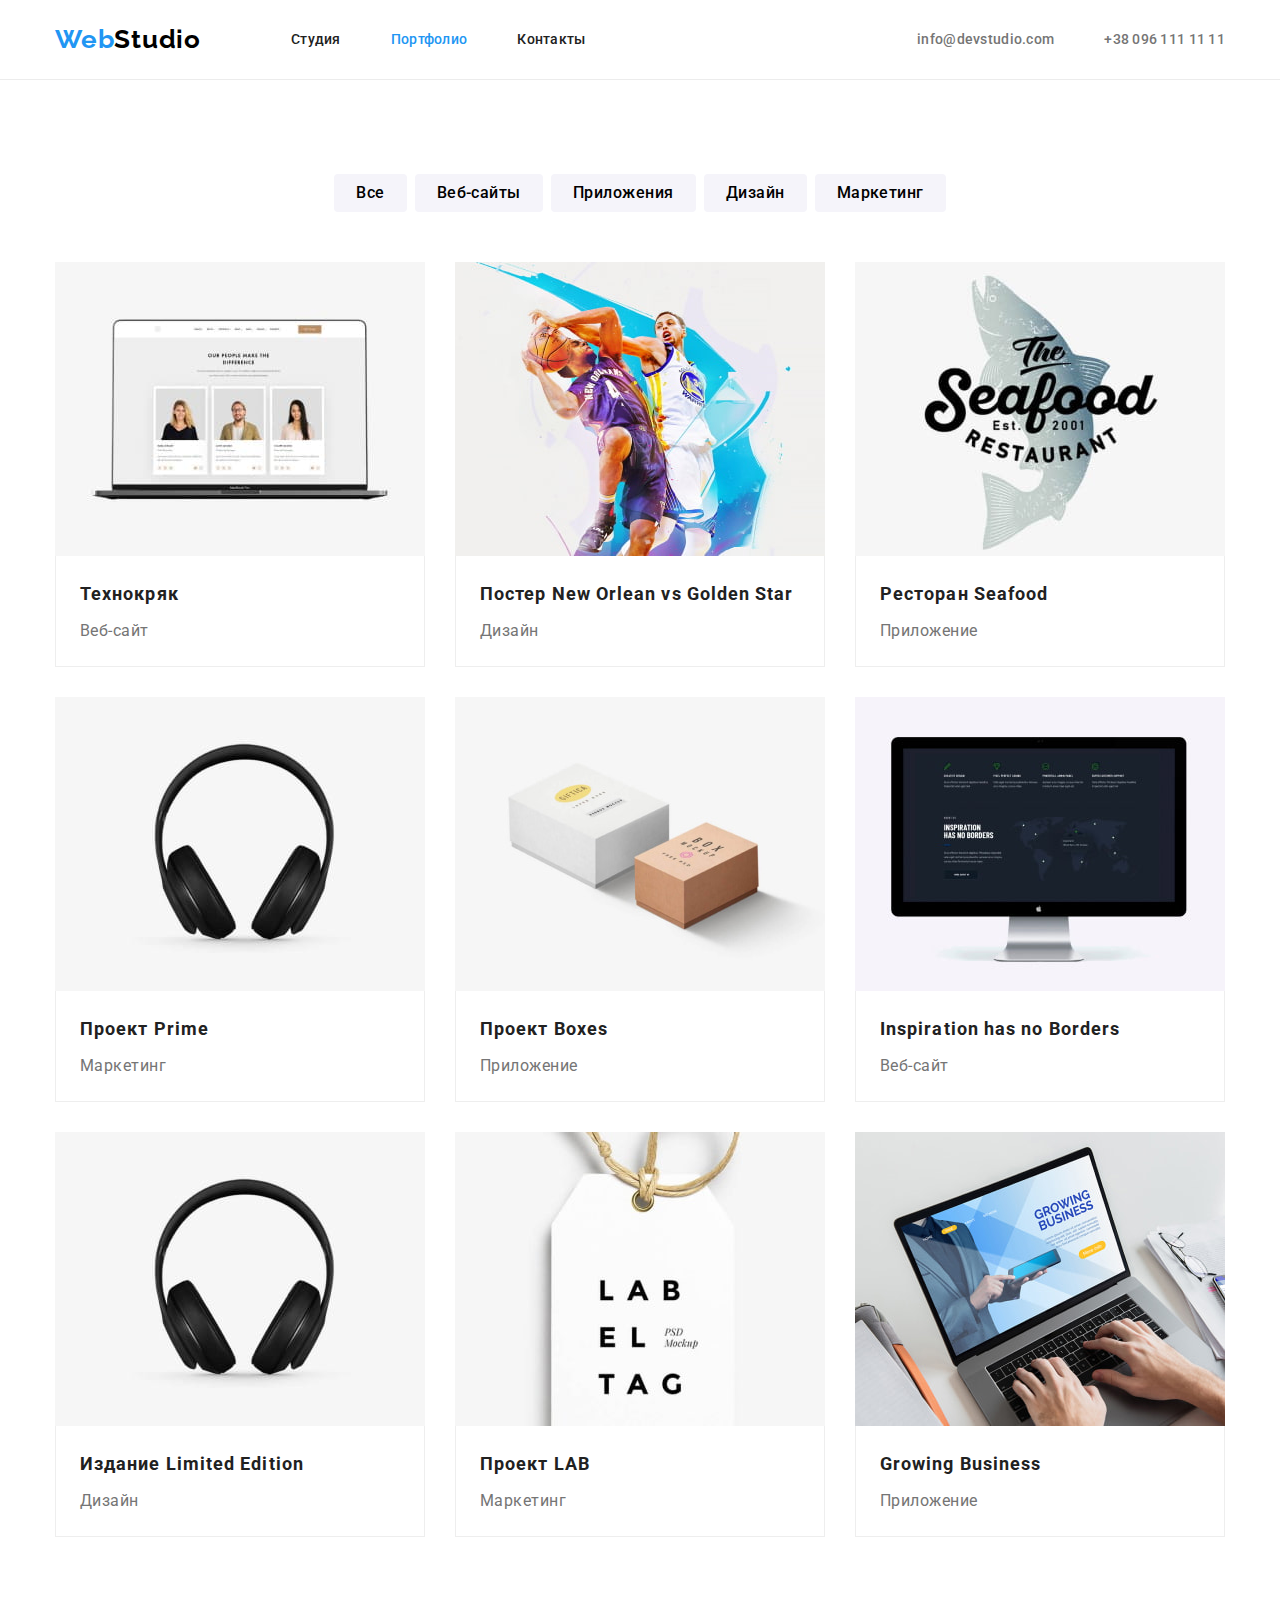
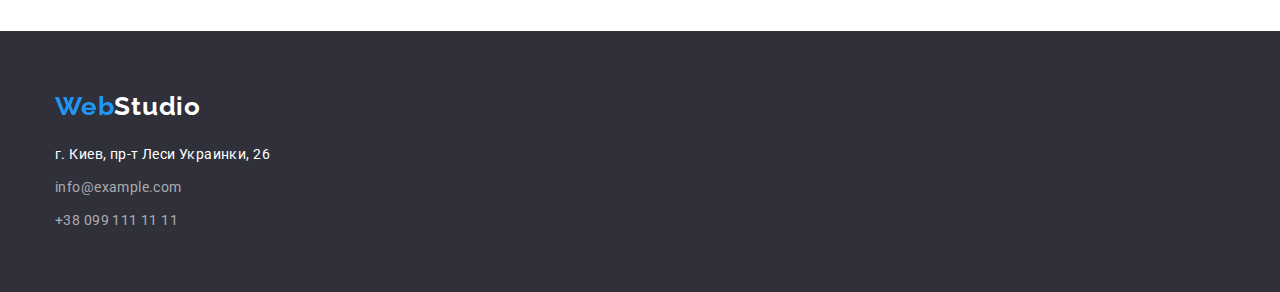
==== commit 7e1b7ca4: "init" ====
--- a/portfolio.html
+++ b/portfolio.html
@@ -19,10 +19,10 @@
   </head>
   <body>
     <header class="header">
-      <div class="container header-all">
+      <div class="container">
         <a class="logo link header-logo" href="./index.html" lang="en"
-          >Web<span class="studio">Studio</span></a
-        >
+          >Web<span class="studio">Studio</span>
+        </a>
         <nav>
           <ul class="header-list list">
             <li class="item">
@@ -36,7 +36,6 @@
             <li class="item"><a class="header-link active link" href="">Контакты</a></li>
           </ul>
         </nav>
-        class="card-item"
         <ul class="header-list list contacts">
           <li class="item">
             <a class="header-mail active link" href="mailto:info@devstudio.com"
--- a/css/styles.css
+++ b/css/styles.css
@@ -13,6 +13,7 @@
   --border: #ececec;
   --secondary-backgr-cl: #f5f4fa;
   --main-btn-hover: #188ce8;
+  --border-portfolio: #eeeeee;
 
   --main-font: 'Roboto', sans-serif;
   --secondaty-font: 'Raleway', sans-serif;
@@ -24,9 +25,7 @@
 img {
   display: block;
 }
-.header {
-  border-bottom: 1px solid var(--border);
-}
+
 .container {
   width: 1200px;
   padding-left: 15px;
@@ -45,6 +44,9 @@
   margin: 0;
 }
 /* header section */
+.header {
+  border-bottom: 1px solid var(--border);
+}
 
 .header-list {
   display: flex;
@@ -72,7 +74,7 @@
 .studio {
   color: var(--black);
 }
-.header-all {
+.header .container {
   display: flex;
   align-items: center;
 }
@@ -95,6 +97,10 @@
 .header-phone {
   color: var(--secondary-text-color); /*Специфікація*/
 }
+.header-link {
+  padding-top: 30px;
+  padding-bottom: 30px;
+}
 
 /* main section */
 /* hero section */
@@ -105,13 +111,13 @@
 .hero {
   text-align: center;
   padding-top: 200px;
-  padding-bottom: 0;
+  padding-bottom: 200px;
 
   background-color: var(--primary-backgr-cl);
 }
 
 .main-title {
-  width: 696px;
+  max-width: 696px;
   height: 120px;
   margin: 0;
   margin-left: auto;
@@ -133,7 +139,6 @@
   padding-right: 32px;
   padding-bottom: 10px;
   padding-left: 32px;
-  margin-bottom: 200px;
 
   font-family: inherit;
   font-weight: 700;
@@ -205,7 +210,7 @@
   margin-right: 30px;
 }
 .team-img {
-  margin-bottom: 30px;
+  margin-bottom: 20px;
 }
 .team-person {
   margin: 0;
@@ -213,7 +218,10 @@
 }
 .position {
   margin: 0;
-  margin-bottom: 30px;
+  margin-bottom: 20px;
+}
+.team-info {
+  padding: 10px;
 }
 .team-item {
   border-radius: 0px 0px 4px 4px;
@@ -248,9 +256,11 @@
   margin-bottom: 9px;
 }
 .footer {
+  background-color: var(--primary-backgr-cl);
+}
+.footer .container {
   padding-bottom: 60px;
   padding-top: 60px;
-  background-color: var(--primary-backgr-cl);
 }
 .address {
   display: flex;
@@ -295,7 +305,7 @@
   margin-left: -30px;
 }
 .cards > .card-item {
-  flex-basis: calc(100% / 3 -30px);
+  flex-basis: calc(100% / 3 - 30px);
   margin-top: 30px;
   margin-left: 30px;
 }
@@ -305,6 +315,8 @@
   padding-bottom: 20px;
   padding-left: 24px;
   padding-right: 24px;
+  border: 1px solid var(--border-portfolio);
+  border-top: none;
 }
 .portfolio-title {
   margin: 0;
